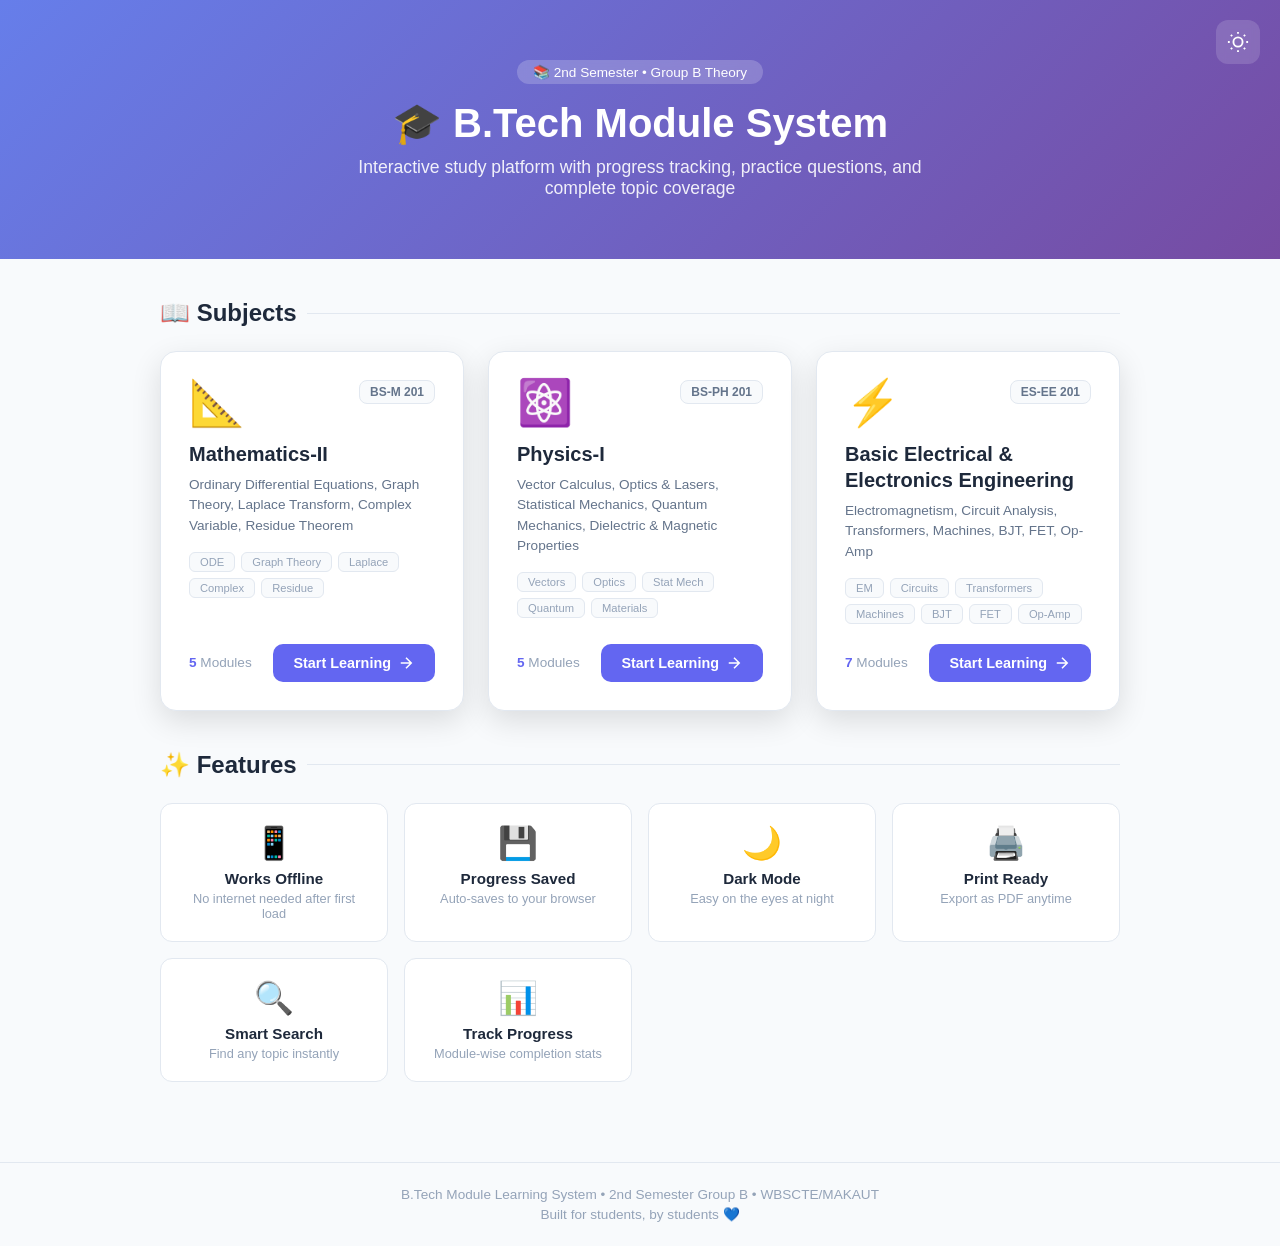
==== index.html @ b490c998 "update" ====
<!DOCTYPE html>
<html lang="en">
<head>
    <meta charset="UTF-8">
    <meta name="viewport" content="width=device-width, initial-scale=1.0">
    <meta name="theme-color" content="#6366f1">
    <meta name="description" content="B.Tech 2nd Semester - Module Learning System">
    <title>B.Tech Semester 2 - Module Learning System</title>
    <link rel="icon" href="data:image/svg+xml,<svg xmlns='http://www.w3.org/2000/svg' viewBox='0 0 100 100'><text y='.9em' font-size='90'>🎓</text></svg>">
    <style>
        :root {
            --primary: #6366f1;
            --primary-dark: #4f46e5;
            --bg: #f8fafc;
            --text: #1e293b;
            --text-light: #64748b;
            --text-muted: #94a3b8;
            --card-bg: #ffffff;
            --border: #e2e8f0;
            --shadow: 0 10px 30px rgba(0,0,0,0.12);
        }

        [data-theme="dark"] {
            --bg: #0f172a;
            --text: #f1f5f9;
            --text-light: #94a3b8;
            --text-muted: #64748b;
            --card-bg: #1e293b;
            --border: #334155;
            --shadow: 0 10px 30px rgba(0,0,0,0.4);
        }

        * { margin: 0; padding: 0; box-sizing: border-box; }

        body {
            font-family: -apple-system, BlinkMacSystemFont, 'Segoe UI', Roboto, sans-serif;
            background: var(--bg);
            color: var(--text);
            min-height: 100vh;
            transition: background 0.3s ease, color 0.3s ease;
        }

        .hero {
            background: linear-gradient(135deg, #667eea 0%, #764ba2 100%);
            padding: 60px 20px;
            text-align: center;
            color: white;
            position: relative;
        }

        [data-theme="dark"] .hero {
            background: linear-gradient(135deg, #312e81 0%, #581c87 100%);
        }

        .hero h1 { font-size: 2.5rem; margin-bottom: 10px; font-weight: 700; }
        .hero p { font-size: 1.1rem; opacity: 0.9; max-width: 600px; margin: 0 auto; }

        .hero-badge {
            display: inline-block;
            padding: 4px 16px;
            background: rgba(255,255,255,0.2);
            border-radius: 999px;
            font-size: 0.85rem;
            margin-bottom: 16px;
            backdrop-filter: blur(4px);
        }

        .theme-toggle {
            position: absolute;
            top: 20px;
            right: 20px;
            width: 44px;
            height: 44px;
            border-radius: 12px;
            border: none;
            background: rgba(255,255,255,0.15);
            color: white;
            cursor: pointer;
            display: flex;
            align-items: center;
            justify-content: center;
            transition: background 0.2s;
            backdrop-filter: blur(4px);
        }

        .theme-toggle:hover { background: rgba(255,255,255,0.25); }
        .theme-toggle svg { width: 22px; height: 22px; }

        .container {
            max-width: 1000px;
            margin: 0 auto;
            padding: 40px 20px;
        }

        .section-title {
            font-size: 1.5rem;
            font-weight: 600;
            margin-bottom: 24px;
            display: flex;
            align-items: center;
            gap: 10px;
        }

        .section-title::after {
            content: '';
            flex: 1;
            height: 1px;
            background: var(--border);
        }

        .subjects-grid {
            display: grid;
            grid-template-columns: repeat(auto-fit, minmax(300px, 1fr));
            gap: 24px;
            margin-bottom: 40px;
        }

        .subject-card {
            background: var(--card-bg);
            border-radius: 16px;
            padding: 28px;
            box-shadow: var(--shadow);
            border: 1px solid var(--border);
            transition: transform 0.3s ease, box-shadow 0.3s ease;
            text-decoration: none;
            color: inherit;
            display: flex;
            flex-direction: column;
        }

        .subject-card:hover {
            transform: translateY(-6px);
            box-shadow: 0 15px 40px rgba(0,0,0,0.18);
        }

        [data-theme="dark"] .subject-card:hover {
            box-shadow: 0 15px 40px rgba(0,0,0,0.5);
        }

        .card-top {
            display: flex;
            align-items: flex-start;
            justify-content: space-between;
            margin-bottom: 16px;
        }

        .subject-icon {
            font-size: 2.8rem;
            line-height: 1;
        }

        .subject-code-badge {
            padding: 4px 10px;
            background: var(--bg);
            border-radius: 8px;
            font-size: 0.75rem;
            font-weight: 600;
            color: var(--text-light);
            border: 1px solid var(--border);
        }

        .subject-title {
            font-size: 1.25rem;
            font-weight: 600;
            margin-bottom: 8px;
            color: var(--text);
            line-height: 1.3;
        }

        .subject-meta {
            font-size: 0.85rem;
            color: var(--text-light);
            margin-bottom: 16px;
            line-height: 1.5;
        }

        .module-chips {
            display: flex;
            flex-wrap: wrap;
            gap: 6px;
            margin-bottom: 20px;
        }

        .module-chip {
            padding: 3px 10px;
            background: var(--bg);
            border-radius: 6px;
            font-size: 0.7rem;
            color: var(--text-muted);
            border: 1px solid var(--border);
        }

        .card-footer {
            margin-top: auto;
            display: flex;
            align-items: center;
            justify-content: space-between;
        }

        .module-count {
            font-size: 0.85rem;
            color: var(--text-muted);
        }

        .module-count strong {
            color: var(--primary);
        }

        .start-btn {
            display: inline-flex;
            align-items: center;
            gap: 6px;
            padding: 10px 20px;
            background: var(--primary);
            color: white;
            border-radius: 10px;
            font-weight: 600;
            font-size: 0.9rem;
            transition: background 0.2s, transform 0.2s;
        }

        .start-btn:hover {
            background: var(--primary-dark);
            transform: translateX(3px);
        }

        .start-btn svg { width: 18px; height: 18px; }

        .info-grid {
            display: grid;
            grid-template-columns: repeat(auto-fit, minmax(200px, 1fr));
            gap: 16px;
            margin-bottom: 40px;
        }

        .info-card {
            background: var(--card-bg);
            border-radius: 12px;
            padding: 20px;
            border: 1px solid var(--border);
            text-align: center;
        }

        .info-icon { font-size: 2rem; margin-bottom: 8px; }
        .info-title { font-weight: 600; font-size: 0.95rem; margin-bottom: 4px; }
        .info-desc { font-size: 0.8rem; color: var(--text-muted); }

        .footer {
            text-align: center;
            padding: 24px 20px;
            color: var(--text-muted);
            font-size: 0.85rem;
            border-top: 1px solid var(--border);
        }

        @media (max-width: 640px) {
            .hero h1 { font-size: 1.8rem; }
            .hero p { font-size: 1rem; }
            .subjects-grid { grid-template-columns: 1fr; }
            .info-grid { grid-template-columns: 1fr 1fr; }
        }
    </style>
</head>
<body>
    <section class="hero">
        <button class="theme-toggle" id="themeToggle" title="Toggle Dark Mode">
            <svg class="sun-icon" viewBox="0 0 24 24" fill="none" stroke="currentColor" stroke-width="2">
                <circle cx="12" cy="12" r="5"/><path d="M12 1v2M12 21v2M4.22 4.22l1.42 1.42M18.36 18.36l1.42 1.42M1 12h2M21 12h2M4.22 19.78l1.42-1.42M18.36 5.64l1.42-1.42"/>
            </svg>
            <svg class="moon-icon" viewBox="0 0 24 24" fill="none" stroke="currentColor" stroke-width="2" style="display:none;">
                <path d="M21 12.79A9 9 0 1 1 11.21 3 7 7 0 0 0 21 12.79z"/>
            </svg>
        </button>

        <div class="hero-badge">📚 2nd Semester • Group B Theory</div>
        <h1>🎓 B.Tech Module System</h1>
        <p>Interactive study platform with progress tracking, practice questions, and complete topic coverage</p>
    </section>

    <div class="container">
        <h2 class="section-title">📖 Subjects</h2>

        <div class="subjects-grid">
            <a href="subjects/mathematics-ii/index.html" class="subject-card">
                <div class="card-top">
                    <div class="subject-icon">📐</div>
                    <span class="subject-code-badge">BS-M 201</span>
                </div>
                <h3 class="subject-title">Mathematics-II</h3>
                <p class="subject-meta">Ordinary Differential Equations, Graph Theory, Laplace Transform, Complex Variable, Residue Theorem</p>
                <div class="module-chips">
                    <span class="module-chip">ODE</span>
                    <span class="module-chip">Graph Theory</span>
                    <span class="module-chip">Laplace</span>
                    <span class="module-chip">Complex</span>
                    <span class="module-chip">Residue</span>
                </div>
                <div class="card-footer">
                    <span class="module-count"><strong>5</strong> Modules</span>
                    <span class="start-btn">
                        Start Learning
                        <svg viewBox="0 0 24 24" fill="none" stroke="currentColor" stroke-width="2"><path d="M5 12h14M12 5l7 7-7 7"/></svg>
                    </span>
                </div>
            </a>

            <a href="subjects/physics-i/index.html" class="subject-card">
                <div class="card-top">
                    <div class="subject-icon">⚛️</div>
                    <span class="subject-code-badge">BS-PH 201</span>
                </div>
                <h3 class="subject-title">Physics-I</h3>
                <p class="subject-meta">Vector Calculus, Optics & Lasers, Statistical Mechanics, Quantum Mechanics, Dielectric & Magnetic Properties</p>
                <div class="module-chips">
                    <span class="module-chip">Vectors</span>
                    <span class="module-chip">Optics</span>
                    <span class="module-chip">Stat Mech</span>
                    <span class="module-chip">Quantum</span>
                    <span class="module-chip">Materials</span>
                </div>
                <div class="card-footer">
                    <span class="module-count"><strong>5</strong> Modules</span>
                    <span class="start-btn">
                        Start Learning
                        <svg viewBox="0 0 24 24" fill="none" stroke="currentColor" stroke-width="2"><path d="M5 12h14M12 5l7 7-7 7"/></svg>
                    </span>
                </div>
            </a>

            <a href="subjects/electrical-electronics/index.html" class="subject-card">
                <div class="card-top">
                    <div class="subject-icon">⚡</div>
                    <span class="subject-code-badge">ES-EE 201</span>
                </div>
                <h3 class="subject-title">Basic Electrical & Electronics Engineering</h3>
                <p class="subject-meta">Electromagnetism, Circuit Analysis, Transformers, Machines, BJT, FET, Op-Amp</p>
                <div class="module-chips">
                    <span class="module-chip">EM</span>
                    <span class="module-chip">Circuits</span>
                    <span class="module-chip">Transformers</span>
                    <span class="module-chip">Machines</span>
                    <span class="module-chip">BJT</span>
                    <span class="module-chip">FET</span>
                    <span class="module-chip">Op-Amp</span>
                </div>
                <div class="card-footer">
                    <span class="module-count"><strong>7</strong> Modules</span>
                    <span class="start-btn">
                        Start Learning
                        <svg viewBox="0 0 24 24" fill="none" stroke="currentColor" stroke-width="2"><path d="M5 12h14M12 5l7 7-7 7"/></svg>
                    </span>
                </div>
            </a>
        </div>

        <h2 class="section-title">✨ Features</h2>

        <div class="info-grid">
            <div class="info-card">
                <div class="info-icon">📱</div>
                <div class="info-title">Works Offline</div>
                <div class="info-desc">No internet needed after first load</div>
            </div>
            <div class="info-card">
                <div class="info-icon">💾</div>
                <div class="info-title">Progress Saved</div>
                <div class="info-desc">Auto-saves to your browser</div>
            </div>
            <div class="info-card">
                <div class="info-icon">🌙</div>
                <div class="info-title">Dark Mode</div>
                <div class="info-desc">Easy on the eyes at night</div>
            </div>
            <div class="info-card">
                <div class="info-icon">🖨️</div>
                <div class="info-title">Print Ready</div>
                <div class="info-desc">Export as PDF anytime</div>
            </div>
            <div class="info-card">
                <div class="info-icon">🔍</div>
                <div class="info-title">Smart Search</div>
                <div class="info-desc">Find any topic instantly</div>
            </div>
            <div class="info-card">
                <div class="info-icon">📊</div>
                <div class="info-title">Track Progress</div>
                <div class="info-desc">Module-wise completion stats</div>
            </div>
        </div>
    </div>

    <footer class="footer">
        <p>B.Tech Module Learning System • 2nd Semester Group B • WBSCTE/MAKAUT</p>
        <p style="margin-top:4px;">Built for students, by students 💙</p>
    </footer>

    <script>
        (function() {
            const theme = localStorage.getItem('module-theme') || 'light';
            if (theme === 'dark') {
                document.documentElement.setAttribute('data-theme', 'dark');
                document.querySelector('.sun-icon').style.display = 'none';
                document.querySelector('.moon-icon').style.display = 'flex';
            }

            document.getElementById('themeToggle').addEventListener('click', function() {
                const current = document.documentElement.getAttribute('data-theme');
                const next = current === 'dark' ? 'light' : 'dark';
                document.documentElement.setAttribute('data-theme', next);
                localStorage.setItem('module-theme', next);

                const sunIcon = document.querySelector('.sun-icon');
                const moonIcon = document.querySelector('.moon-icon');

                if (next === 'dark') {
                    sunIcon.style.display = 'none';
                    moonIcon.style.display = 'flex';
                } else {
                    sunIcon.style.display = 'flex';
                    moonIcon.style.display = 'none';
                }
            });
        })();
    </script>
</body>
</html>
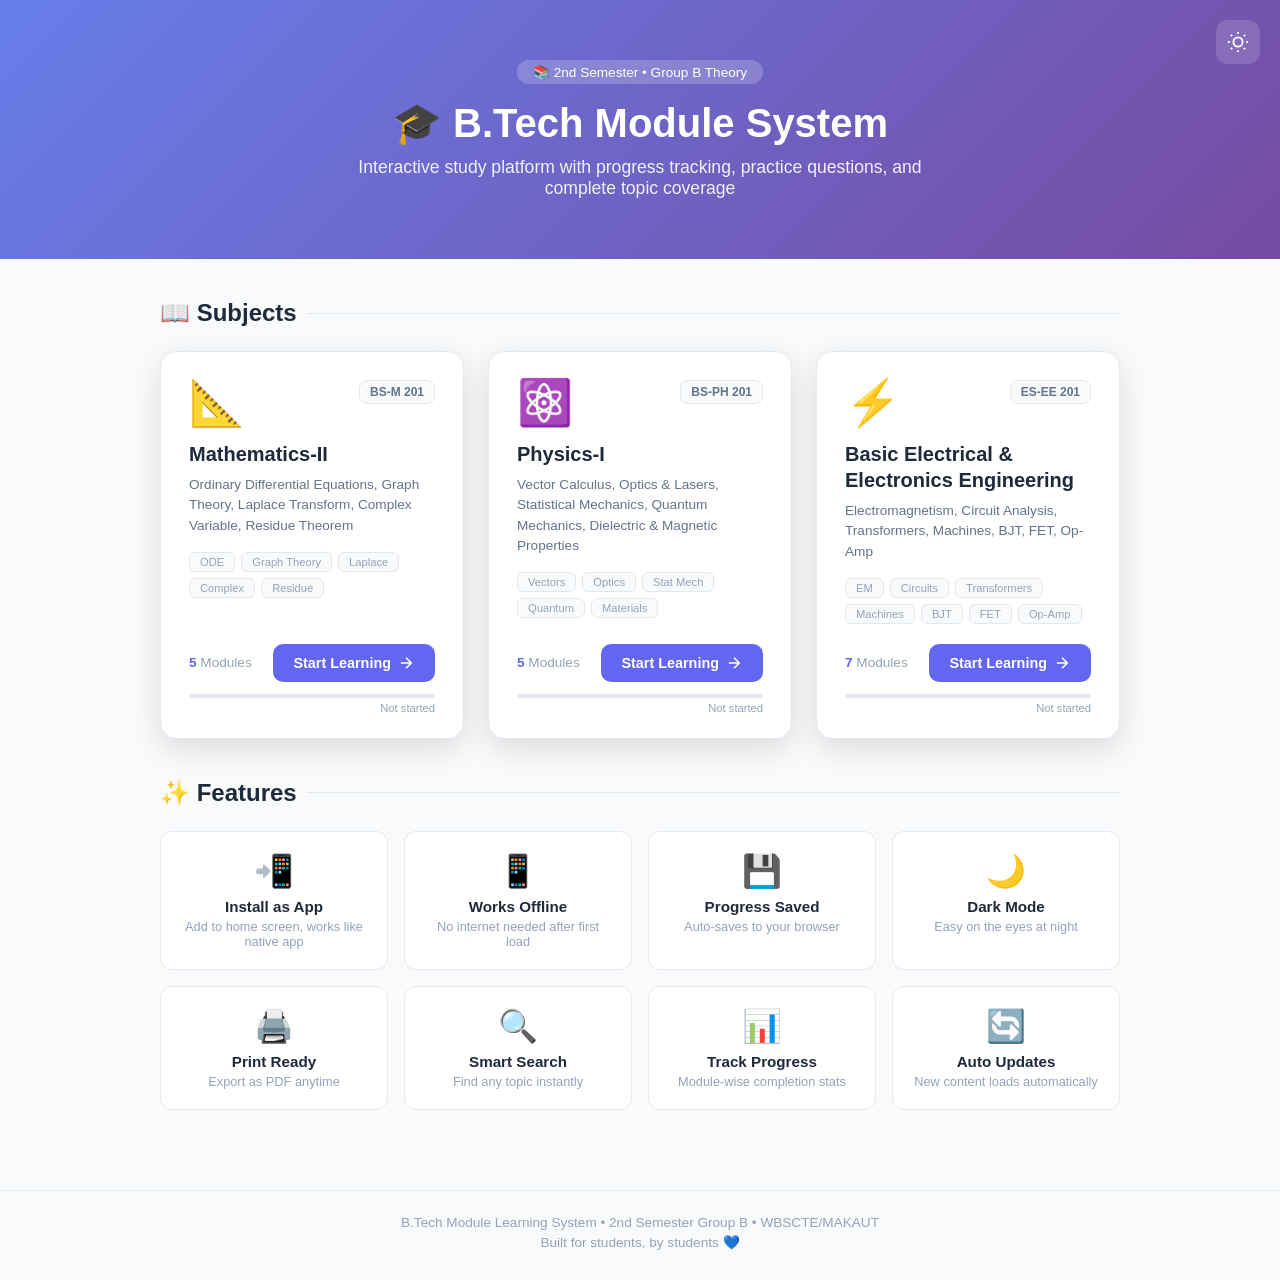
==== commit e30ea665: "update" ====
--- a/index.html
+++ b/index.html
@@ -4,13 +4,28 @@
     <meta charset="UTF-8">
     <meta name="viewport" content="width=device-width, initial-scale=1.0">
     <meta name="theme-color" content="#6366f1">
-    <meta name="description" content="B.Tech 2nd Semester - Module Learning System">
+    <meta name="description" content="B.Tech 2nd Semester - Module Learning System - WBSCTE/MAKAUT">
     <title>B.Tech Semester 2 - Module Learning System</title>
-    <link rel="icon" href="data:image/svg+xml,<svg xmlns='http://www.w3.org/2000/svg' viewBox='0 0 100 100'><text y='.9em' font-size='90'>🎓</text></svg>">
+
+    <!-- ✅ PWA Manifest -->
+    <link rel="manifest" href="./manifest.json">
+
+    <!-- ✅ iOS PWA Support -->
+    <meta name="apple-mobile-web-app-capable" content="yes">
+    <meta name="apple-mobile-web-app-status-bar-style" content="default">
+    <meta name="apple-mobile-web-app-title" content="BTech Modules">
+
+    <!-- ✅ SVG Favicon (no file needed) -->
+    <link rel="icon" href="data:image/svg+xml,%3Csvg xmlns='http://www.w3.org/2000/svg' viewBox='0 0 100 100'%3E%3Crect width='100' height='100' rx='20' fill='%236366f1'/%3E%3Ctext x='50' y='65' text-anchor='middle' font-size='50' font-weight='bold' fill='white'%3EB%3C/text%3E%3Ctext x='50' y='88' text-anchor='middle' font-size='22' fill='%23c7d2fe'%3ETECH%3C/text%3E%3C/svg%3E">
+
+    <!-- ✅ Apple Touch Icon (SVG data URI) -->
+    <link rel="apple-touch-icon" href="data:image/svg+xml,%3Csvg xmlns='http://www.w3.org/2000/svg' viewBox='0 0 180 180'%3E%3Crect width='180' height='180' rx='36' fill='%236366f1'/%3E%3Ctext x='90' y='110' text-anchor='middle' font-size='90' font-weight='bold' fill='white'%3EB%3C/text%3E%3Ctext x='90' y='150' text-anchor='middle' font-size='38' fill='%23c7d2fe'%3ETECH%3C/text%3E%3C/svg%3E">
+
     <style>
         :root {
             --primary: #6366f1;
             --primary-dark: #4f46e5;
+            --primary-light: #818cf8;
             --bg: #f8fafc;
             --text: #1e293b;
             --text-light: #64748b;
@@ -18,6 +33,7 @@
             --card-bg: #ffffff;
             --border: #e2e8f0;
             --shadow: 0 10px 30px rgba(0,0,0,0.12);
+            --success: #10b981;
         }
 
         [data-theme="dark"] {
@@ -40,6 +56,7 @@
             transition: background 0.3s ease, color 0.3s ease;
         }
 
+        /* ── Hero ── */
         .hero {
             background: linear-gradient(135deg, #667eea 0%, #764ba2 100%);
             padding: 60px 20px;
@@ -65,10 +82,16 @@
             backdrop-filter: blur(4px);
         }
 
-        .theme-toggle {
+        /* ── Header Actions ── */
+        .hero-actions {
             position: absolute;
             top: 20px;
             right: 20px;
+            display: flex;
+            gap: 8px;
+        }
+
+        .hero-btn {
             width: 44px;
             height: 44px;
             border-radius: 12px;
@@ -79,13 +102,73 @@
             display: flex;
             align-items: center;
             justify-content: center;
-            transition: background 0.2s;
+            transition: background 0.2s, transform 0.2s;
             backdrop-filter: blur(4px);
-        }
-
-        .theme-toggle:hover { background: rgba(255,255,255,0.25); }
-        .theme-toggle svg { width: 22px; height: 22px; }
-
+            position: relative;
+        }
+
+        .hero-btn:hover {
+            background: rgba(255,255,255,0.25);
+            transform: translateY(-1px);
+        }
+
+        .hero-btn svg { width: 22px; height: 22px; }
+
+        .hero-btn .tooltip {
+            position: absolute;
+            bottom: -30px;
+            left: 50%;
+            transform: translateX(-50%);
+            background: rgba(0,0,0,0.75);
+            color: white;
+            padding: 3px 8px;
+            border-radius: 4px;
+            font-size: 0.65rem;
+            white-space: nowrap;
+            opacity: 0;
+            pointer-events: none;
+            transition: opacity 0.2s;
+        }
+
+        .hero-btn:hover .tooltip { opacity: 1; }
+
+        /* ── PWA Install Banner (in hero) ── */
+        .pwa-hero-install {
+            margin-top: 20px;
+            display: none;
+        }
+
+        .pwa-hero-install.visible {
+            display: flex;
+            justify-content: center;
+        }
+
+        .pwa-install-hero-btn {
+            display: inline-flex;
+            align-items: center;
+            gap: 8px;
+            padding: 10px 24px;
+            background: rgba(255,255,255,0.2);
+            color: white;
+            border: 2px solid rgba(255,255,255,0.4);
+            border-radius: 12px;
+            font-size: 0.9rem;
+            font-weight: 600;
+            cursor: pointer;
+            transition: all 0.2s;
+            backdrop-filter: blur(4px);
+            font-family: inherit;
+        }
+
+        .pwa-install-hero-btn:hover {
+            background: rgba(255,255,255,0.3);
+            border-color: rgba(255,255,255,0.6);
+            transform: translateY(-2px);
+        }
+
+        .pwa-install-hero-btn svg { width: 20px; height: 20px; }
+
+        /* ── Container ── */
         .container {
             max-width: 1000px;
             margin: 0 auto;
@@ -108,6 +191,7 @@
             background: var(--border);
         }
 
+        /* ── Subject Cards ── */
         .subjects-grid {
             display: grid;
             grid-template-columns: repeat(auto-fit, minmax(300px, 1fr));
@@ -126,6 +210,8 @@
             color: inherit;
             display: flex;
             flex-direction: column;
+            position: relative;
+            overflow: hidden;
         }
 
         .subject-card:hover {
@@ -136,6 +222,38 @@
         [data-theme="dark"] .subject-card:hover {
             box-shadow: 0 15px 40px rgba(0,0,0,0.5);
         }
+
+        /* ✅ Cached indicator */
+        .cached-badge {
+            position: absolute;
+            top: 12px;
+            right: 12px;
+            width: 10px;
+            height: 10px;
+            border-radius: 50%;
+            background: var(--success);
+            display: none;
+            box-shadow: 0 0 0 3px rgba(16,185,129,0.2);
+        }
+
+        .cached-badge.visible { display: block; }
+
+        .cached-badge .cached-tooltip {
+            position: absolute;
+            top: -28px;
+            right: 0;
+            background: rgba(0,0,0,0.75);
+            color: white;
+            padding: 3px 8px;
+            border-radius: 4px;
+            font-size: 0.65rem;
+            white-space: nowrap;
+            opacity: 0;
+            pointer-events: none;
+            transition: opacity 0.2s;
+        }
+
+        .subject-card:hover .cached-badge .cached-tooltip { opacity: 1; }
 
         .card-top {
             display: flex;
@@ -204,6 +322,33 @@
 
         .module-count strong {
             color: var(--primary);
+        }
+
+        /* ✅ Progress bar under module count */
+        .card-progress {
+            margin-top: 12px;
+            margin-bottom: -4px;
+        }
+
+        .card-progress-bar {
+            height: 4px;
+            background: var(--border);
+            border-radius: 4px;
+            overflow: hidden;
+        }
+
+        .card-progress-fill {
+            height: 100%;
+            background: var(--success);
+            border-radius: 4px;
+            transition: width 0.5s ease;
+        }
+
+        .card-progress-text {
+            font-size: 0.7rem;
+            color: var(--text-muted);
+            margin-top: 4px;
+            text-align: right;
         }
 
         .start-btn {
@@ -226,6 +371,7 @@
 
         .start-btn svg { width: 18px; height: 18px; }
 
+        /* ── Info Grid ── */
         .info-grid {
             display: grid;
             grid-template-columns: repeat(auto-fit, minmax(200px, 1fr));
@@ -239,12 +385,97 @@
             padding: 20px;
             border: 1px solid var(--border);
             text-align: center;
-        }
+            transition: transform 0.2s;
+        }
+
+        .info-card:hover { transform: translateY(-3px); }
 
         .info-icon { font-size: 2rem; margin-bottom: 8px; }
         .info-title { font-weight: 600; font-size: 0.95rem; margin-bottom: 4px; }
         .info-desc { font-size: 0.8rem; color: var(--text-muted); }
 
+        /* ── PWA Status Section ── */
+        .pwa-status {
+            background: var(--card-bg);
+            border-radius: 12px;
+            padding: 20px;
+            border: 1px solid var(--border);
+            margin-bottom: 40px;
+            display: none;
+        }
+
+        .pwa-status.visible { display: block; }
+
+        .pwa-status-header {
+            display: flex;
+            align-items: center;
+            justify-content: space-between;
+            margin-bottom: 12px;
+        }
+
+        .pwa-status-title {
+            font-weight: 600;
+            font-size: 0.95rem;
+            display: flex;
+            align-items: center;
+            gap: 6px;
+        }
+
+        .pwa-status-badge {
+            padding: 3px 10px;
+            border-radius: 999px;
+            font-size: 0.7rem;
+            font-weight: 600;
+        }
+
+        .pwa-status-badge.installed {
+            background: #d1fae5;
+            color: #065f46;
+        }
+
+        .pwa-status-badge.online {
+            background: #dbeafe;
+            color: #1e40af;
+        }
+
+        .pwa-status-badge.offline {
+            background: #fef3c7;
+            color: #92400e;
+        }
+
+        .pwa-cache-info {
+            font-size: 0.8rem;
+            color: var(--text-muted);
+            display: flex;
+            align-items: center;
+            gap: 12px;
+            flex-wrap: wrap;
+        }
+
+        .pwa-cache-item {
+            display: flex;
+            align-items: center;
+            gap: 4px;
+        }
+
+        .pwa-clear-btn {
+            background: none;
+            border: 1px solid var(--border);
+            color: var(--text-muted);
+            padding: 4px 10px;
+            border-radius: 6px;
+            font-size: 0.7rem;
+            cursor: pointer;
+            font-family: inherit;
+            transition: all 0.2s;
+        }
+
+        .pwa-clear-btn:hover {
+            border-color: #ef4444;
+            color: #ef4444;
+        }
+
+        /* ── Footer ── */
         .footer {
             text-align: center;
             padding: 24px 20px;
@@ -253,41 +484,112 @@
             border-top: 1px solid var(--border);
         }
 
+        .footer-version {
+            margin-top: 6px;
+            font-size: 0.75rem;
+            opacity: 0.6;
+        }
+
+        /* ── Responsive ── */
         @media (max-width: 640px) {
             .hero h1 { font-size: 1.8rem; }
             .hero p { font-size: 1rem; }
             .subjects-grid { grid-template-columns: 1fr; }
             .info-grid { grid-template-columns: 1fr 1fr; }
+            .hero-actions { top: 12px; right: 12px; gap: 6px; }
+            .hero-btn { width: 38px; height: 38px; border-radius: 10px; }
+            .hero-btn svg { width: 18px; height: 18px; }
         }
     </style>
 </head>
 <body>
+
     <section class="hero">
-        <button class="theme-toggle" id="themeToggle" title="Toggle Dark Mode">
-            <svg class="sun-icon" viewBox="0 0 24 24" fill="none" stroke="currentColor" stroke-width="2">
-                <circle cx="12" cy="12" r="5"/><path d="M12 1v2M12 21v2M4.22 4.22l1.42 1.42M18.36 18.36l1.42 1.42M1 12h2M21 12h2M4.22 19.78l1.42-1.42M18.36 5.64l1.42-1.42"/>
-            </svg>
-            <svg class="moon-icon" viewBox="0 0 24 24" fill="none" stroke="currentColor" stroke-width="2" style="display:none;">
-                <path d="M21 12.79A9 9 0 1 1 11.21 3 7 7 0 0 0 21 12.79z"/>
-            </svg>
-        </button>
+        <!-- ✅ Header Actions -->
+        <div class="hero-actions">
+            <button class="hero-btn" id="themeToggle" title="Toggle Dark Mode">
+                <svg class="sun-icon" viewBox="0 0 24 24" fill="none"
+                    stroke="currentColor" stroke-width="2">
+                    <circle cx="12" cy="12" r="5"/>
+                    <path d="M12 1v2M12 21v2M4.22 4.22l1.42 1.42M18.36
+                        18.36l1.42 1.42M1 12h2M21 12h2M4.22
+                        19.78l1.42-1.42M18.36 5.64l1.42-1.42"/>
+                </svg>
+                <svg class="moon-icon" viewBox="0 0 24 24" fill="none"
+                    stroke="currentColor" stroke-width="2" style="display:none;">
+                    <path d="M21 12.79A9 9 0 1 1 11.21 3
+                        7 7 0 0 0 21 12.79z"/>
+                </svg>
+                <span class="tooltip">Theme</span>
+            </button>
+
+            <!-- ✅ Cache Info Button -->
+            <button class="hero-btn" id="cacheInfoBtn" title="App Info"
+                style="display:none;">
+                <svg viewBox="0 0 24 24" fill="none"
+                    stroke="currentColor" stroke-width="2">
+                    <circle cx="12" cy="12" r="10"/>
+                    <path d="M12 16v-4M12 8h.01"/>
+                </svg>
+                <span class="tooltip">App Info</span>
+            </button>
+        </div>
 
         <div class="hero-badge">📚 2nd Semester • Group B Theory</div>
         <h1>🎓 B.Tech Module System</h1>
-        <p>Interactive study platform with progress tracking, practice questions, and complete topic coverage</p>
+        <p>Interactive study platform with progress tracking,
+           practice questions, and complete topic coverage</p>
+
+        <!-- ✅ PWA Install Button in Hero -->
+        <div class="pwa-hero-install" id="heroInstall">
+            <button class="pwa-install-hero-btn" id="heroInstallBtn">
+                <svg viewBox="0 0 24 24" fill="none"
+                    stroke="currentColor" stroke-width="2.5"
+                    stroke-linecap="round" stroke-linejoin="round">
+                    <path d="M21 15v4a2 2 0 0 1-2 2H5a2 2 0 0 1-2-2v-4"/>
+                    <polyline points="7 10 12 15 17 10"/>
+                    <line x1="12" y1="15" x2="12" y2="3"/>
+                </svg>
+                Install App for Offline Use
+            </button>
+        </div>
     </section>
 
     <div class="container">
+
+        <!-- ✅ PWA Status Section -->
+        <div class="pwa-status" id="pwaStatus">
+            <div class="pwa-status-header">
+                <span class="pwa-status-title" id="pwaStatusTitle">
+                    📲 App Status
+                </span>
+                <span class="pwa-status-badge" id="pwaStatusBadge">
+                    Checking...
+                </span>
+            </div>
+            <div class="pwa-cache-info" id="pwaCacheInfo">
+                <span class="pwa-cache-item">Loading cache info...</span>
+            </div>
+        </div>
+
         <h2 class="section-title">📖 Subjects</h2>
 
         <div class="subjects-grid">
-            <a href="subjects/mathematics-ii/index.html" class="subject-card">
+
+            <!-- Mathematics-II -->
+            <a href="subjects/mathematics-ii/index.html" class="subject-card"
+                data-subject="mathematics-ii" data-modules="5">
+                <div class="cached-badge" id="cache-mathematics-ii">
+                    <span class="cached-tooltip">✅ Cached for offline</span>
+                </div>
                 <div class="card-top">
                     <div class="subject-icon">📐</div>
                     <span class="subject-code-badge">BS-M 201</span>
                 </div>
                 <h3 class="subject-title">Mathematics-II</h3>
-                <p class="subject-meta">Ordinary Differential Equations, Graph Theory, Laplace Transform, Complex Variable, Residue Theorem</p>
+                <p class="subject-meta">Ordinary Differential Equations,
+                    Graph Theory, Laplace Transform, Complex Variable,
+                    Residue Theorem</p>
                 <div class="module-chips">
                     <span class="module-chip">ODE</span>
                     <span class="module-chip">Graph Theory</span>
@@ -296,21 +598,39 @@
                     <span class="module-chip">Residue</span>
                 </div>
                 <div class="card-footer">
-                    <span class="module-count"><strong>5</strong> Modules</span>
+                    <span class="module-count">
+                        <strong>5</strong> Modules
+                    </span>
                     <span class="start-btn">
                         Start Learning
-                        <svg viewBox="0 0 24 24" fill="none" stroke="currentColor" stroke-width="2"><path d="M5 12h14M12 5l7 7-7 7"/></svg>
+                        <svg viewBox="0 0 24 24" fill="none"
+                            stroke="currentColor" stroke-width="2">
+                            <path d="M5 12h14M12 5l7 7-7 7"/>
+                        </svg>
                     </span>
                 </div>
+                <div class="card-progress" data-subject-progress="mathematics-ii">
+                    <div class="card-progress-bar">
+                        <div class="card-progress-fill" style="width:0%"></div>
+                    </div>
+                    <div class="card-progress-text">0% complete</div>
+                </div>
             </a>
 
-            <a href="subjects/physics-i/index.html" class="subject-card">
+            <!-- Physics-I -->
+            <a href="subjects/physics-i/index.html" class="subject-card"
+                data-subject="physics-i" data-modules="5">
+                <div class="cached-badge" id="cache-physics-i">
+                    <span class="cached-tooltip">✅ Cached for offline</span>
+                </div>
                 <div class="card-top">
                     <div class="subject-icon">⚛️</div>
                     <span class="subject-code-badge">BS-PH 201</span>
                 </div>
                 <h3 class="subject-title">Physics-I</h3>
-                <p class="subject-meta">Vector Calculus, Optics & Lasers, Statistical Mechanics, Quantum Mechanics, Dielectric & Magnetic Properties</p>
+                <p class="subject-meta">Vector Calculus, Optics & Lasers,
+                    Statistical Mechanics, Quantum Mechanics,
+                    Dielectric & Magnetic Properties</p>
                 <div class="module-chips">
                     <span class="module-chip">Vectors</span>
                     <span class="module-chip">Optics</span>
@@ -319,21 +639,40 @@
                     <span class="module-chip">Materials</span>
                 </div>
                 <div class="card-footer">
-                    <span class="module-count"><strong>5</strong> Modules</span>
+                    <span class="module-count">
+                        <strong>5</strong> Modules
+                    </span>
                     <span class="start-btn">
                         Start Learning
-                        <svg viewBox="0 0 24 24" fill="none" stroke="currentColor" stroke-width="2"><path d="M5 12h14M12 5l7 7-7 7"/></svg>
+                        <svg viewBox="0 0 24 24" fill="none"
+                            stroke="currentColor" stroke-width="2">
+                            <path d="M5 12h14M12 5l7 7-7 7"/>
+                        </svg>
                     </span>
                 </div>
+                <div class="card-progress" data-subject-progress="physics-i">
+                    <div class="card-progress-bar">
+                        <div class="card-progress-fill" style="width:0%"></div>
+                    </div>
+                    <div class="card-progress-text">0% complete</div>
+                </div>
             </a>
 
-            <a href="subjects/electrical-electronics/index.html" class="subject-card">
+            <!-- Electrical & Electronics -->
+            <a href="subjects/electrical-electronics/index.html"
+                class="subject-card"
+                data-subject="electrical-electronics" data-modules="7">
+                <div class="cached-badge" id="cache-electrical-electronics">
+                    <span class="cached-tooltip">✅ Cached for offline</span>
+                </div>
                 <div class="card-top">
                     <div class="subject-icon">⚡</div>
                     <span class="subject-code-badge">ES-EE 201</span>
                 </div>
-                <h3 class="subject-title">Basic Electrical & Electronics Engineering</h3>
-                <p class="subject-meta">Electromagnetism, Circuit Analysis, Transformers, Machines, BJT, FET, Op-Amp</p>
+                <h3 class="subject-title">Basic Electrical & Electronics
+                    Engineering</h3>
+                <p class="subject-meta">Electromagnetism, Circuit Analysis,
+                    Transformers, Machines, BJT, FET, Op-Amp</p>
                 <div class="module-chips">
                     <span class="module-chip">EM</span>
                     <span class="module-chip">Circuits</span>
@@ -344,22 +683,42 @@
                     <span class="module-chip">Op-Amp</span>
                 </div>
                 <div class="card-footer">
-                    <span class="module-count"><strong>7</strong> Modules</span>
+                    <span class="module-count">
+                        <strong>7</strong> Modules
+                    </span>
                     <span class="start-btn">
                         Start Learning
-                        <svg viewBox="0 0 24 24" fill="none" stroke="currentColor" stroke-width="2"><path d="M5 12h14M12 5l7 7-7 7"/></svg>
+                        <svg viewBox="0 0 24 24" fill="none"
+                            stroke="currentColor" stroke-width="2">
+                            <path d="M5 12h14M12 5l7 7-7 7"/>
+                        </svg>
                     </span>
                 </div>
+                <div class="card-progress"
+                    data-subject-progress="electrical-electronics">
+                    <div class="card-progress-bar">
+                        <div class="card-progress-fill" style="width:0%"></div>
+                    </div>
+                    <div class="card-progress-text">0% complete</div>
+                </div>
             </a>
+
         </div>
 
         <h2 class="section-title">✨ Features</h2>
 
         <div class="info-grid">
+            <div class="info-card">
+                <div class="info-icon">📲</div>
+                <div class="info-title">Install as App</div>
+                <div class="info-desc">Add to home screen,
+                    works like native app</div>
+            </div>
             <div class="info-card">
                 <div class="info-icon">📱</div>
                 <div class="info-title">Works Offline</div>
-                <div class="info-desc">No internet needed after first load</div>
+                <div class="info-desc">No internet needed
+                    after first load</div>
             </div>
             <div class="info-card">
                 <div class="info-icon">💾</div>
@@ -386,41 +745,346 @@
                 <div class="info-title">Track Progress</div>
                 <div class="info-desc">Module-wise completion stats</div>
             </div>
+            <div class="info-card">
+                <div class="info-icon">🔄</div>
+                <div class="info-title">Auto Updates</div>
+                <div class="info-desc">New content loads
+                    automatically</div>
+            </div>
         </div>
     </div>
 
     <footer class="footer">
-        <p>B.Tech Module Learning System • 2nd Semester Group B • WBSCTE/MAKAUT</p>
-        <p style="margin-top:4px;">Built for students, by students 💙</p>
+        <p>B.Tech Module Learning System • 2nd Semester Group B
+            • WBSCTE/MAKAUT</p>
+        <p style="margin-top:4px;">
+            Built for students, by students 💙</p>
+        <p class="footer-version" id="footerVersion"></p>
     </footer>
 
+    <!-- ✅ PWA Manager -->
+    <script src="./module-assets/js/pwa-manager.js"></script>
+
     <script>
-        (function() {
-            const theme = localStorage.getItem('module-theme') || 'light';
-            if (theme === 'dark') {
-                document.documentElement.setAttribute('data-theme', 'dark');
-                document.querySelector('.sun-icon').style.display = 'none';
-                document.querySelector('.moon-icon').style.display = 'flex';
-            }
-
-            document.getElementById('themeToggle').addEventListener('click', function() {
-                const current = document.documentElement.getAttribute('data-theme');
+    (function() {
+
+        // ════════════════════════════════
+        // THEME TOGGLE
+        // ════════════════════════════════
+
+        const theme = localStorage.getItem('module-theme') || 'light';
+        if (theme === 'dark') {
+            document.documentElement.setAttribute('data-theme', 'dark');
+            document.querySelector('.sun-icon').style.display = 'none';
+            document.querySelector('.moon-icon').style.display = 'flex';
+        }
+
+        document.getElementById('themeToggle')
+            .addEventListener('click', function() {
+                const current = document.documentElement
+                    .getAttribute('data-theme');
                 const next = current === 'dark' ? 'light' : 'dark';
                 document.documentElement.setAttribute('data-theme', next);
                 localStorage.setItem('module-theme', next);
 
-                const sunIcon = document.querySelector('.sun-icon');
+                const sunIcon  = document.querySelector('.sun-icon');
                 const moonIcon = document.querySelector('.moon-icon');
 
                 if (next === 'dark') {
-                    sunIcon.style.display = 'none';
+                    sunIcon.style.display  = 'none';
                     moonIcon.style.display = 'flex';
                 } else {
-                    sunIcon.style.display = 'flex';
+                    sunIcon.style.display  = 'flex';
                     moonIcon.style.display = 'none';
                 }
             });
-        })();
+
+        // ════════════════════════════════
+        // PROGRESS TRACKING ON HOME PAGE
+        // ════════════════════════════════
+
+        const subjects = {
+            'physics-i': {
+                code: 'physics-i',
+                modules: [1, 2, 3, 4, 5]
+            },
+            'mathematics-ii': {
+                code: 'mathematics-ii',
+                modules: [1, 2, 3, 4, 5]
+            },
+            'electrical-electronics': {
+                code: 'electrical-electronics',
+                modules: [1, 2, 3, 4, 5, 6, 7]
+            }
+        };
+
+        function loadSubjectProgress() {
+            const PREFIX = 'btech_module_';
+
+            Object.entries(subjects).forEach(([name, info]) => {
+                let totalTopics     = 0;
+                let completedTopics = 0;
+
+                info.modules.forEach(m => {
+                    const key  = `${PREFIX}${info.code}_module${m}`;
+                    const data = localStorage.getItem(key);
+
+                    if (data) {
+                        try {
+                            const parsed    = JSON.parse(data);
+                            const completed = parsed.completedTopics || [];
+                            completedTopics += completed.length;
+
+                            // Estimate total from completed + remaining
+                            totalTopics += Math.max(
+                                completed.length,
+                                Object.keys(parsed.userAnswers || {}).length,
+                                completed.length
+                            );
+                        } catch (e) {
+                            // Skip invalid data
+                        }
+                    }
+                });
+
+                // Update progress bar
+                const progressEl = document.querySelector(
+                    `[data-subject-progress="${name}"]`
+                );
+                if (progressEl && totalTopics > 0) {
+                    const pct = Math.min(
+                        100,
+                        Math.round((completedTopics / totalTopics) * 100)
+                    );
+                    const fill = progressEl.querySelector(
+                        '.card-progress-fill'
+                    );
+                    const text = progressEl.querySelector(
+                        '.card-progress-text'
+                    );
+
+                    if (fill) fill.style.width = `${pct}%`;
+                    if (text) text.textContent  = `${pct}% complete`;
+                } else if (progressEl) {
+                    const text = progressEl.querySelector(
+                        '.card-progress-text'
+                    );
+                    if (text) text.textContent = 'Not started';
+                }
+            });
+        }
+
+        loadSubjectProgress();
+
+        // ════════════════════════════════
+        // PWA INSTALL BUTTON IN HERO
+        // ════════════════════════════════
+
+        let deferredPrompt = null;
+
+        window.addEventListener('beforeinstallprompt', (e) => {
+            e.preventDefault();
+            deferredPrompt = e;
+
+            // Show hero install button
+            const heroInstall = document.getElementById('heroInstall');
+            if (heroInstall) heroInstall.classList.add('visible');
+        });
+
+        document.getElementById('heroInstallBtn')
+            ?.addEventListener('click', async () => {
+                if (!deferredPrompt) return;
+
+                deferredPrompt.prompt();
+                const { outcome } = await deferredPrompt.userChoice;
+
+                if (outcome === 'accepted') {
+                    deferredPrompt = null;
+                    const heroInstall = document.getElementById('heroInstall');
+                    if (heroInstall) heroInstall.classList.remove('visible');
+                }
+            });
+
+        window.addEventListener('appinstalled', () => {
+            deferredPrompt = null;
+            const heroInstall = document.getElementById('heroInstall');
+            if (heroInstall) heroInstall.classList.remove('visible');
+        });
+
+        // ════════════════════════════════
+        // PWA STATUS & CACHE INFO
+        // ════════════════════════════════
+
+        async function updatePWAStatus() {
+            const statusEl = document.getElementById('pwaStatus');
+            const infoBtn  = document.getElementById('cacheInfoBtn');
+
+            // Only show if SW is registered
+            if (!('serviceWorker' in navigator)) return;
+
+            const reg = await navigator.serviceWorker.getRegistration();
+            if (!reg) return;
+
+            // Show status section and info button
+            if (statusEl) statusEl.classList.add('visible');
+            if (infoBtn)  infoBtn.style.display = 'flex';
+
+            // Update status badge
+            const badge = document.getElementById('pwaStatusBadge');
+            const title = document.getElementById('pwaStatusTitle');
+
+            const isInstalled =
+                window.matchMedia('(display-mode: standalone)').matches ||
+                window.navigator.standalone === true;
+
+            if (isInstalled) {
+                if (badge) {
+                    badge.textContent = '✅ Installed';
+                    badge.className   = 'pwa-status-badge installed';
+                }
+                if (title) title.innerHTML = '📲 Installed App';
+            } else if (navigator.onLine) {
+                if (badge) {
+                    badge.textContent = '🟢 Online';
+                    badge.className   = 'pwa-status-badge online';
+                }
+                if (title) title.innerHTML = '📲 App Status';
+            } else {
+                if (badge) {
+                    badge.textContent = '🔴 Offline';
+                    badge.className   = 'pwa-status-badge offline';
+                }
+                if (title) title.innerHTML = '📲 App Status (Offline)';
+            }
+
+            // Get cache info
+            if (navigator.serviceWorker.controller) {
+                try {
+                    const channel = new MessageChannel();
+                    const promise = new Promise(resolve => {
+                        channel.port1.onmessage = (e) => resolve(e.data);
+                        // Timeout after 2 seconds
+                        setTimeout(() => resolve(null), 2000);
+                    });
+
+                    navigator.serviceWorker.controller.postMessage(
+                        { type: 'GET_CACHE_INFO' },
+                        [channel.port2]
+                    );
+
+                    const info = await promise;
+                    if (info) {
+                        updateCacheDisplay(info);
+
+                        // Update version in footer
+                        const versionEl =
+                            document.getElementById('footerVersion');
+                        if (versionEl && info.version) {
+                            versionEl.textContent =
+                                `App ${info.version}`;
+                        }
+                    }
+                } catch (e) {
+                    console.warn('Cache info failed:', e);
+                }
+            }
+
+            // Check cached subjects
+            checkCachedSubjects();
+        }
+
+        function updateCacheDisplay(info) {
+            const el = document.getElementById('pwaCacheInfo');
+            if (!el || !info) return;
+
+            el.innerHTML = `
+                <span class="pwa-cache-item">
+                    📦 ${info.totalFiles || 0} files cached
+                </span>
+                <span class="pwa-cache-item">
+                    💾 ${info.totalCaches || 0} cache stores
+                </span>
+                <span class="pwa-cache-item">
+                    🔖 ${info.version || 'Unknown'}
+                </span>
+                <button class="pwa-clear-btn" id="clearCacheBtn">
+                    🗑️ Clear Cache
+                </button>
+            `;
+
+            document.getElementById('clearCacheBtn')
+                ?.addEventListener('click', async () => {
+                    if (!confirm(
+                        'Clear all cached data? ' +
+                        'App will need internet to reload.'
+                    )) return;
+
+                    if (typeof PWAManager !== 'undefined') {
+                        await PWAManager.clearAllCache();
+                        window.location.reload();
+                    }
+                });
+        }
+
+        async function checkCachedSubjects() {
+            if (!('caches' in window)) return;
+
+            try {
+                const cacheNames = await caches.keys();
+                const dataCache  = cacheNames.find(
+                    n => n.includes('btech-data')
+                );
+
+                if (!dataCache) return;
+
+                const cache = await caches.open(dataCache);
+                const keys  = await cache.keys();
+                const urls  = keys.map(k => k.url);
+
+                // Check each subject
+                Object.keys(subjects).forEach(name => {
+                    const hasCached = urls.some(
+                        u => u.includes(`/subjects/${name}/data/`)
+                    );
+                    const badge = document.getElementById(`cache-${name}`);
+                    if (badge && hasCached) {
+                        badge.classList.add('visible');
+                    }
+                });
+            } catch (e) {
+                console.warn('Cache check failed:', e);
+            }
+        }
+
+        // Toggle PWA status on info button click
+        document.getElementById('cacheInfoBtn')
+            ?.addEventListener('click', () => {
+                const statusEl = document.getElementById('pwaStatus');
+                if (statusEl) {
+                    statusEl.classList.toggle('visible');
+                    if (statusEl.classList.contains('visible')) {
+                        updatePWAStatus();
+                        statusEl.scrollIntoView({
+                            behavior: 'smooth',
+                            block: 'start'
+                        });
+                    }
+                }
+            });
+
+        // Run after PWA manager loads
+        setTimeout(updatePWAStatus, 1500);
+
+        // Update on connectivity change
+        window.addEventListener('online',  () => {
+            setTimeout(updatePWAStatus, 500);
+        });
+        window.addEventListener('offline', () => {
+            setTimeout(updatePWAStatus, 500);
+        });
+
+    })();
     </script>
+
 </body>
 </html>
